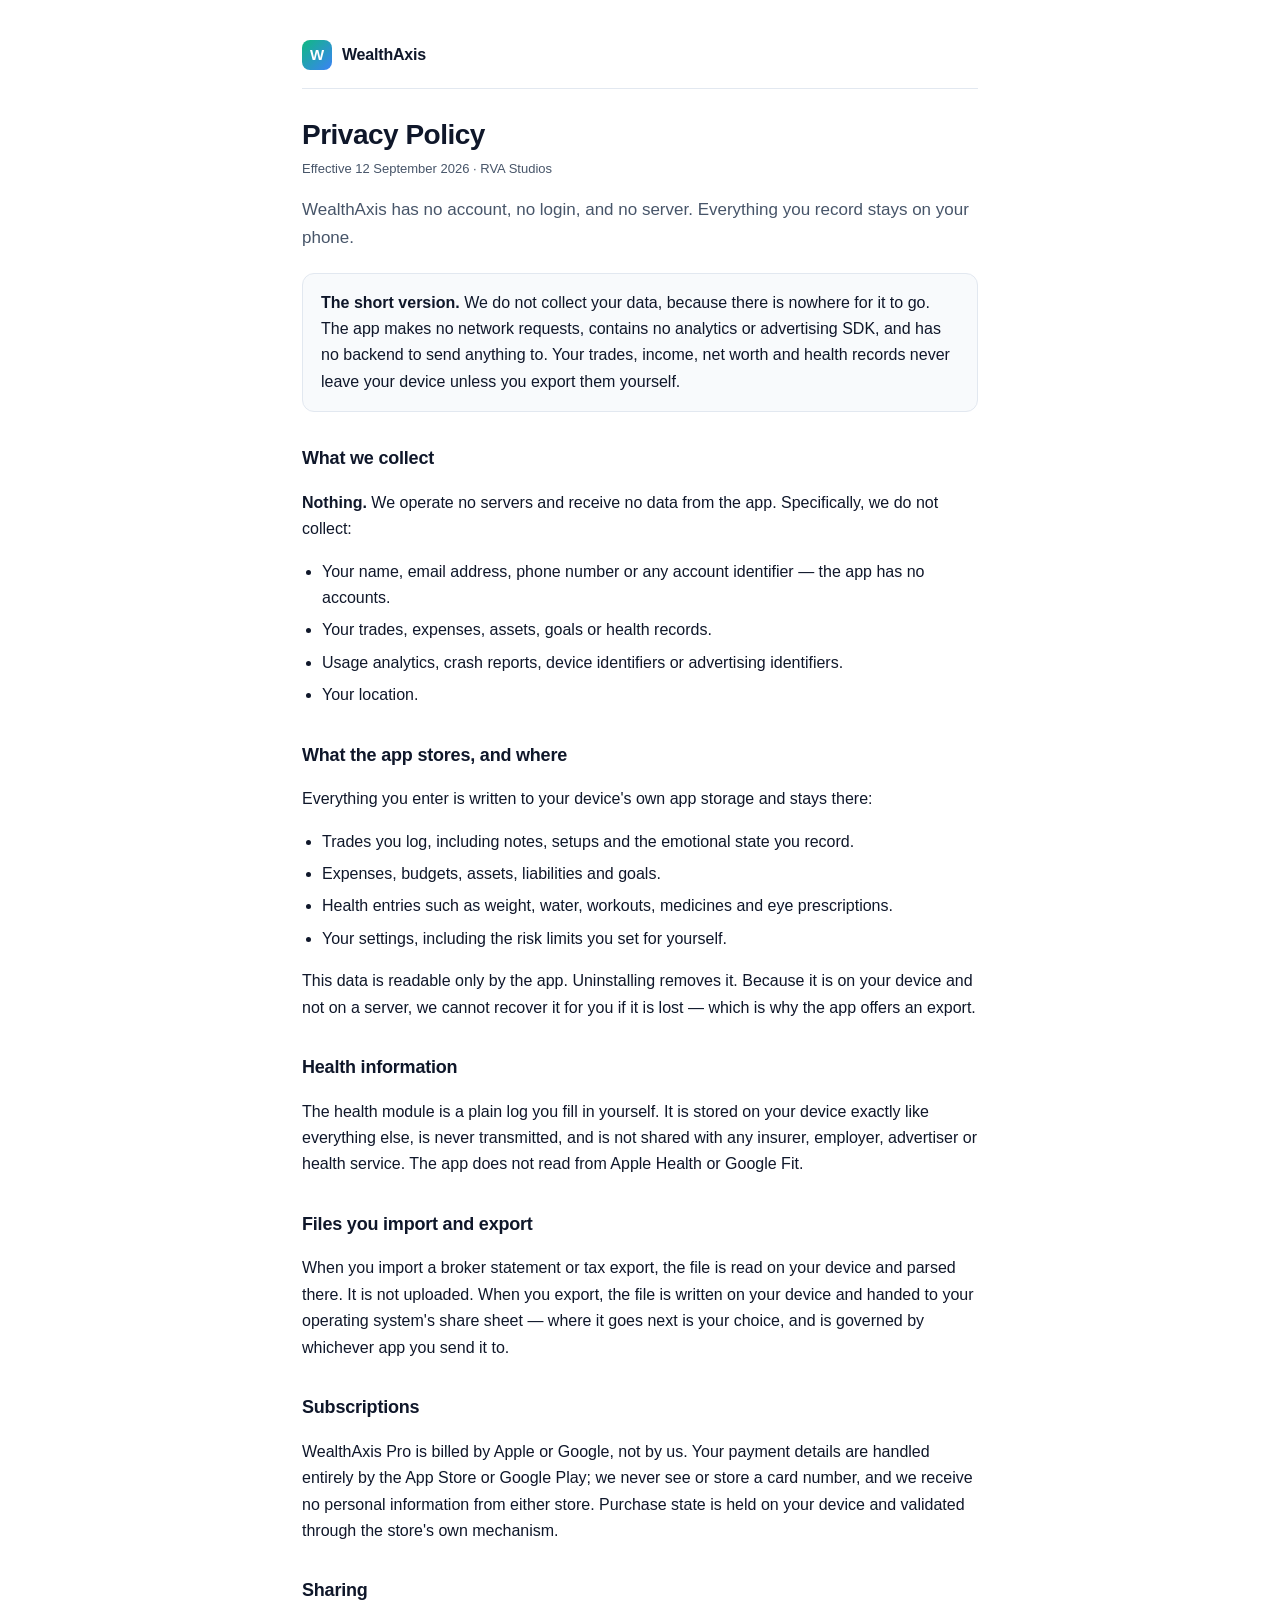
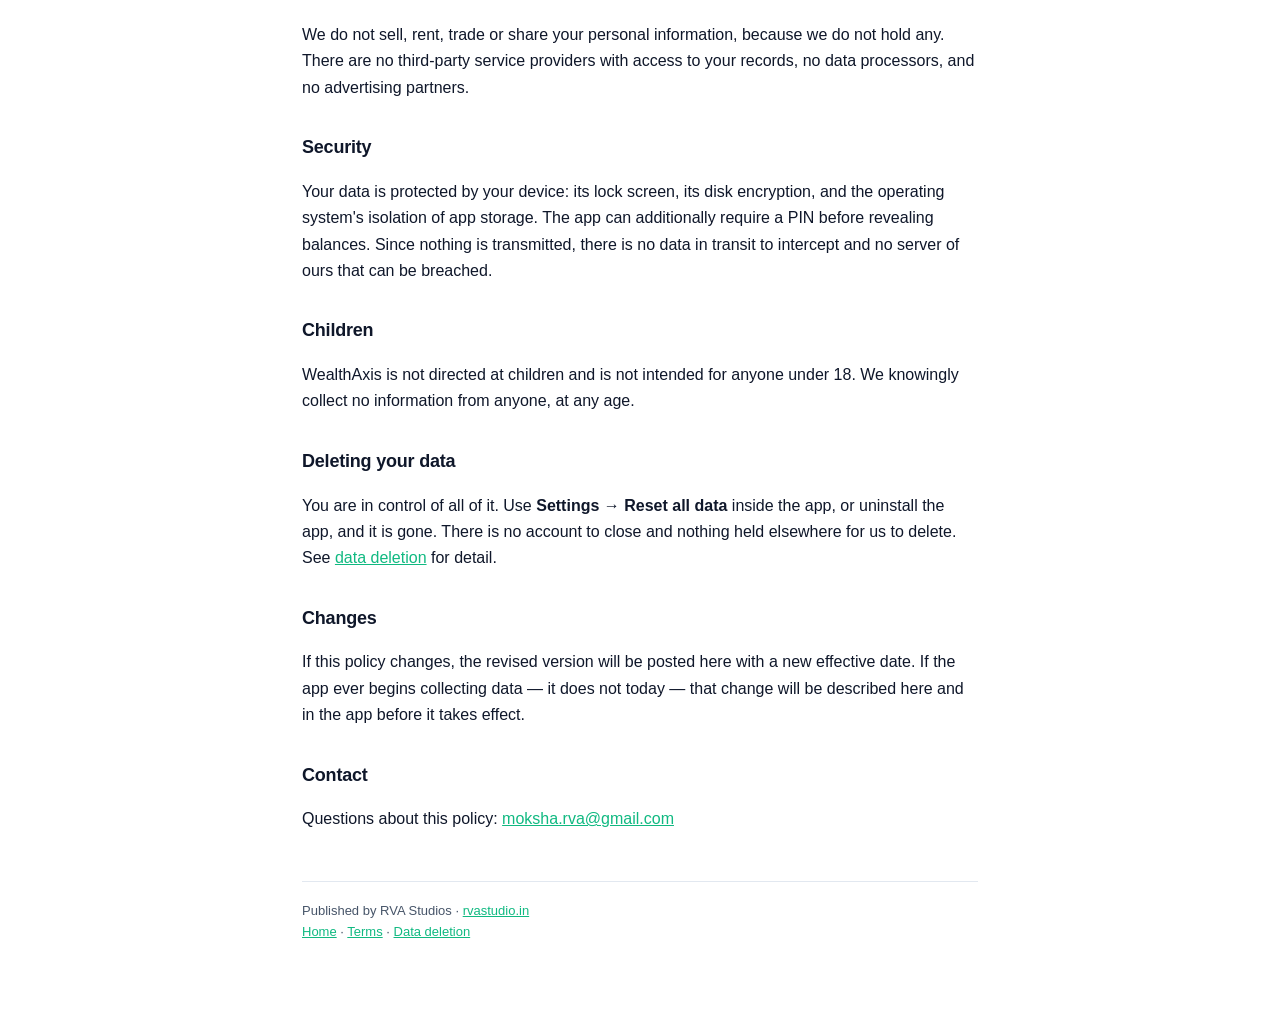
==== privacy.html @ f6686b03 "Legal pages for WealthAxis, rewritten to match the app The previous policy at wealthaxis-pages descr" ====
<!doctype html>
<html lang="en">
<head>
<meta charset="utf-8">
<meta name="viewport" content="width=device-width, initial-scale=1">
<title>Privacy Policy — WealthAxis</title>
<link rel="stylesheet" href="style.css">
</head>
<body>
<div class="wrap">
  <header>
    <a class="brand" href="index.html"><span class="mark">W</span><strong>WealthAxis</strong></a>
  </header>

  <h1>Privacy Policy</h1>
  <p class="eff">Effective 12 September 2026 &middot; RVA Studios</p>

  <p class="lede">WealthAxis has no account, no login, and no server. Everything you record stays on your phone.</p>

  <div class="card">
    <p><strong>The short version.</strong> We do not collect your data, because there is nowhere for it to go. The app makes no network requests, contains no analytics or advertising SDK, and has no backend to send anything to. Your trades, income, net worth and health records never leave your device unless you export them yourself.</p>
  </div>

  <h2>What we collect</h2>
  <p><strong>Nothing.</strong> We operate no servers and receive no data from the app. Specifically, we do not collect:</p>
  <ul>
    <li>Your name, email address, phone number or any account identifier — the app has no accounts.</li>
    <li>Your trades, expenses, assets, goals or health records.</li>
    <li>Usage analytics, crash reports, device identifiers or advertising identifiers.</li>
    <li>Your location.</li>
  </ul>

  <h2>What the app stores, and where</h2>
  <p>Everything you enter is written to your device's own app storage and stays there:</p>
  <ul>
    <li>Trades you log, including notes, setups and the emotional state you record.</li>
    <li>Expenses, budgets, assets, liabilities and goals.</li>
    <li>Health entries such as weight, water, workouts, medicines and eye prescriptions.</li>
    <li>Your settings, including the risk limits you set for yourself.</li>
  </ul>
  <p>This data is readable only by the app. Uninstalling removes it. Because it is on your device and not on a server, we cannot recover it for you if it is lost — which is why the app offers an export.</p>

  <h2>Health information</h2>
  <p>The health module is a plain log you fill in yourself. It is stored on your device exactly like everything else, is never transmitted, and is not shared with any insurer, employer, advertiser or health service. The app does not read from Apple Health or Google Fit.</p>

  <h2>Files you import and export</h2>
  <p>When you import a broker statement or tax export, the file is read on your device and parsed there. It is not uploaded. When you export, the file is written on your device and handed to your operating system's share sheet — where it goes next is your choice, and is governed by whichever app you send it to.</p>

  <h2>Subscriptions</h2>
  <p>WealthAxis Pro is billed by Apple or Google, not by us. Your payment details are handled entirely by the App Store or Google Play; we never see or store a card number, and we receive no personal information from either store. Purchase state is held on your device and validated through the store's own mechanism.</p>

  <h2>Sharing</h2>
  <p>We do not sell, rent, trade or share your personal information, because we do not hold any. There are no third-party service providers with access to your records, no data processors, and no advertising partners.</p>

  <h2>Security</h2>
  <p>Your data is protected by your device: its lock screen, its disk encryption, and the operating system's isolation of app storage. The app can additionally require a PIN before revealing balances. Since nothing is transmitted, there is no data in transit to intercept and no server of ours that can be breached.</p>

  <h2>Children</h2>
  <p>WealthAxis is not directed at children and is not intended for anyone under 18. We knowingly collect no information from anyone, at any age.</p>

  <h2>Deleting your data</h2>
  <p>You are in control of all of it. Use <strong>Settings &rarr; Reset all data</strong> inside the app, or uninstall the app, and it is gone. There is no account to close and nothing held elsewhere for us to delete. See <a href="delete-account.html">data deletion</a> for detail.</p>

  <h2>Changes</h2>
  <p>If this policy changes, the revised version will be posted here with a new effective date. If the app ever begins collecting data — it does not today — that change will be described here and in the app before it takes effect.</p>

  <h2>Contact</h2>
  <p>Questions about this policy: <a href="mailto:moksha.rva@gmail.com">moksha.rva@gmail.com</a></p>

  <footer>
    Published by RVA Studios &middot; <a href="https://www.rvastudio.in">rvastudio.in</a><br>
    <a href="index.html">Home</a> &middot; <a href="terms.html">Terms</a> &middot; <a href="delete-account.html">Data deletion</a>
  </footer>
</div>
</body>
</html>
---- style.css ----
/* One stylesheet for every page. No build step, no external fonts, no CDN —
   a privacy policy that pulled in a third-party font would undercut its own
   first sentence. */
:root {
  --bg: #FFFFFF;
  --fg: #0F172A;
  --muted: #475569;
  --line: #E2E8F0;
  --accent: #10B981;
  --card: #F8FAFC;
}
@media (prefers-color-scheme: dark) {
  :root {
    --bg: #0B0F19;
    --fg: #E2E8F0;
    --muted: #94A3B8;
    --line: #1E293B;
    --accent: #34D399;
    --card: #111827;
  }
}
* { box-sizing: border-box; }
body {
  margin: 0;
  background: var(--bg);
  color: var(--fg);
  font: 16px/1.65 -apple-system, BlinkMacSystemFont, "Segoe UI", Roboto, Helvetica, Arial, sans-serif;
  -webkit-text-size-adjust: 100%;
}
.wrap { max-width: 720px; margin: 0 auto; padding: 40px 22px 80px; }
header { border-bottom: 1px solid var(--line); padding-bottom: 18px; margin-bottom: 28px; }
.brand { display: flex; align-items: center; gap: 10px; text-decoration: none; color: inherit; }
.mark {
  width: 30px; height: 30px; border-radius: 8px; flex: none;
  background: linear-gradient(135deg, #10B981, #3B82F6);
  display: grid; place-items: center; color: #fff; font-weight: 800; font-size: 15px;
}
.brand strong { font-size: 16px; letter-spacing: -0.2px; }
h1 { font-size: 28px; line-height: 1.25; letter-spacing: -0.5px; margin: 26px 0 6px; }
h2 { font-size: 18px; margin: 32px 0 8px; letter-spacing: -0.2px; }
.eff { color: var(--muted); font-size: 13px; margin: 0 0 8px; }
p, li { color: var(--fg); }
ul { padding-left: 20px; }
li { margin: 6px 0; }
a { color: var(--accent); }
.lede { font-size: 17px; color: var(--muted); }
.card {
  background: var(--card); border: 1px solid var(--line);
  border-radius: 12px; padding: 16px 18px; margin: 20px 0;
}
.card p:first-child { margin-top: 0; }
.card p:last-child { margin-bottom: 0; }
nav.links { display: flex; flex-wrap: wrap; gap: 10px; margin-top: 18px; }
nav.links a {
  border: 1px solid var(--line); border-radius: 999px;
  padding: 7px 14px; text-decoration: none; font-size: 14px; font-weight: 600;
}
footer {
  margin-top: 48px; padding-top: 18px;
  border-top: 1px solid var(--line); color: var(--muted); font-size: 13px;
}
code { background: var(--card); padding: 1px 5px; border-radius: 4px; font-size: 90%; }
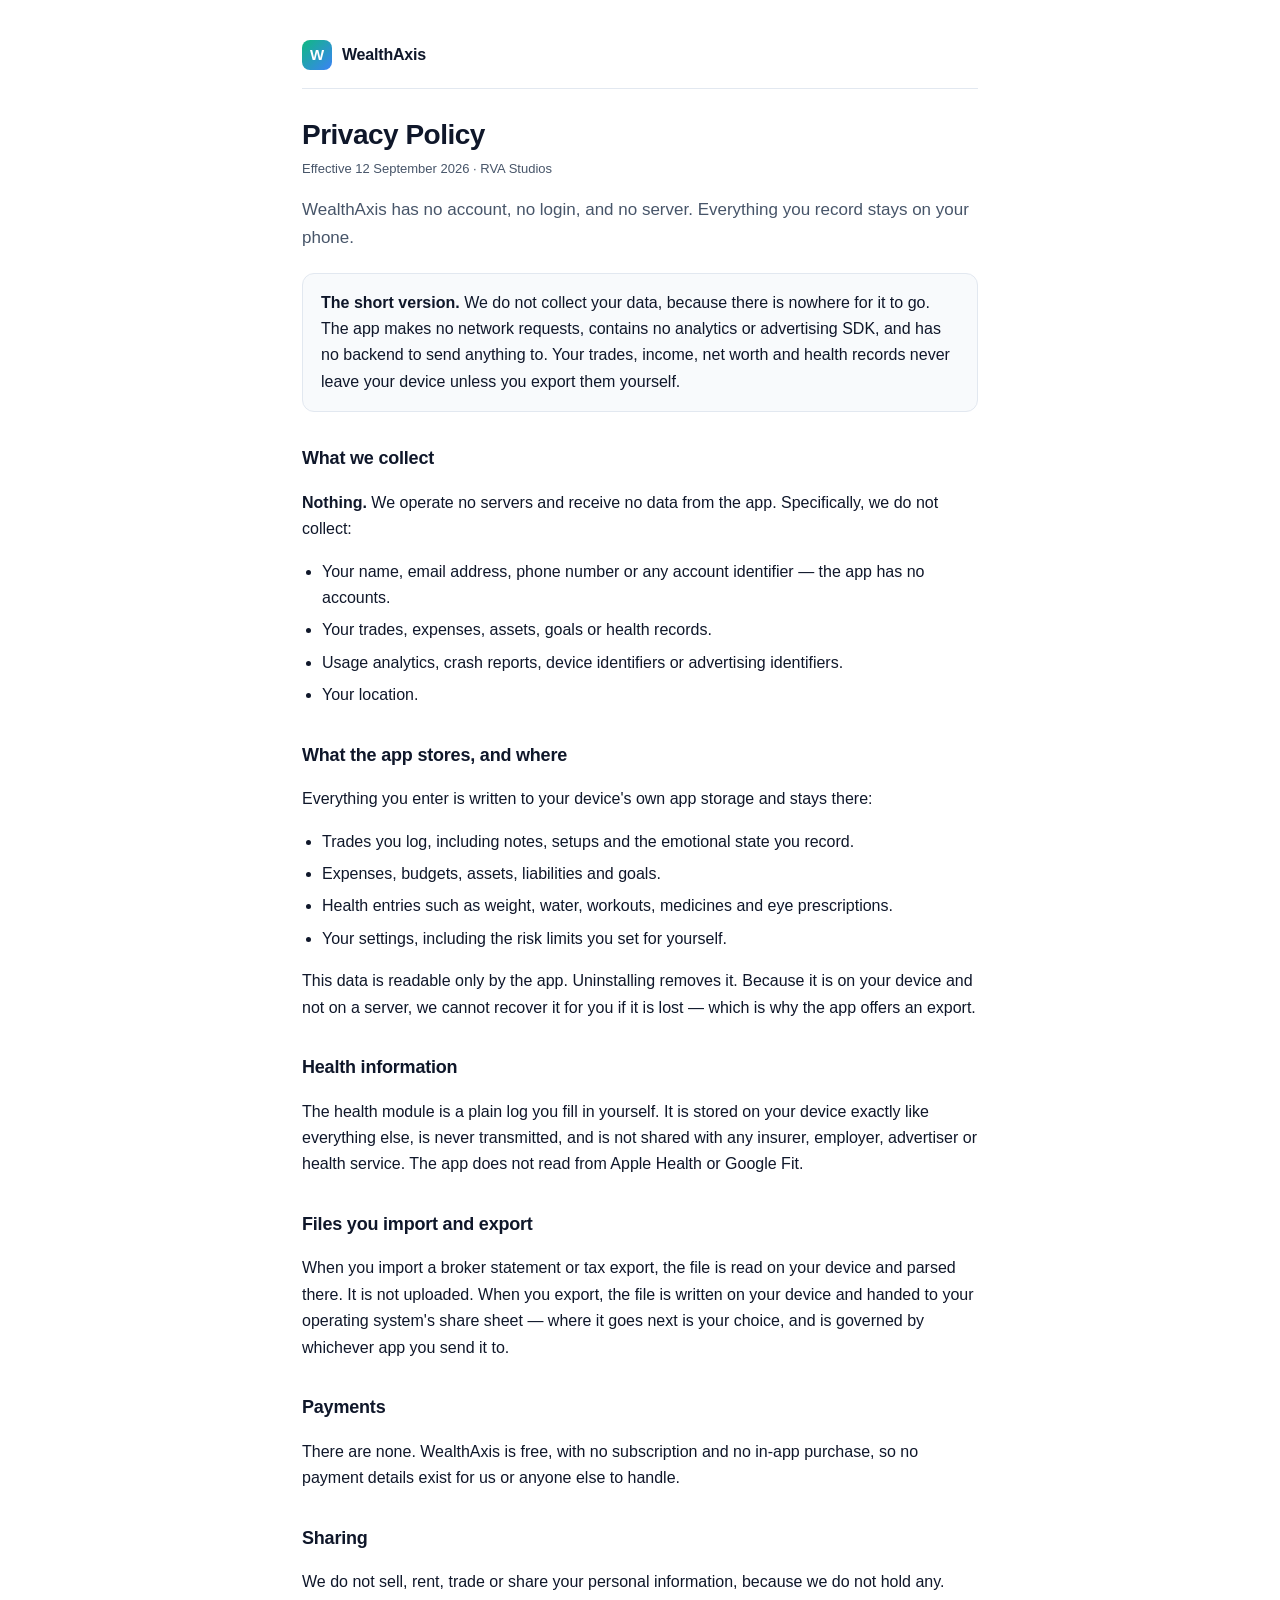
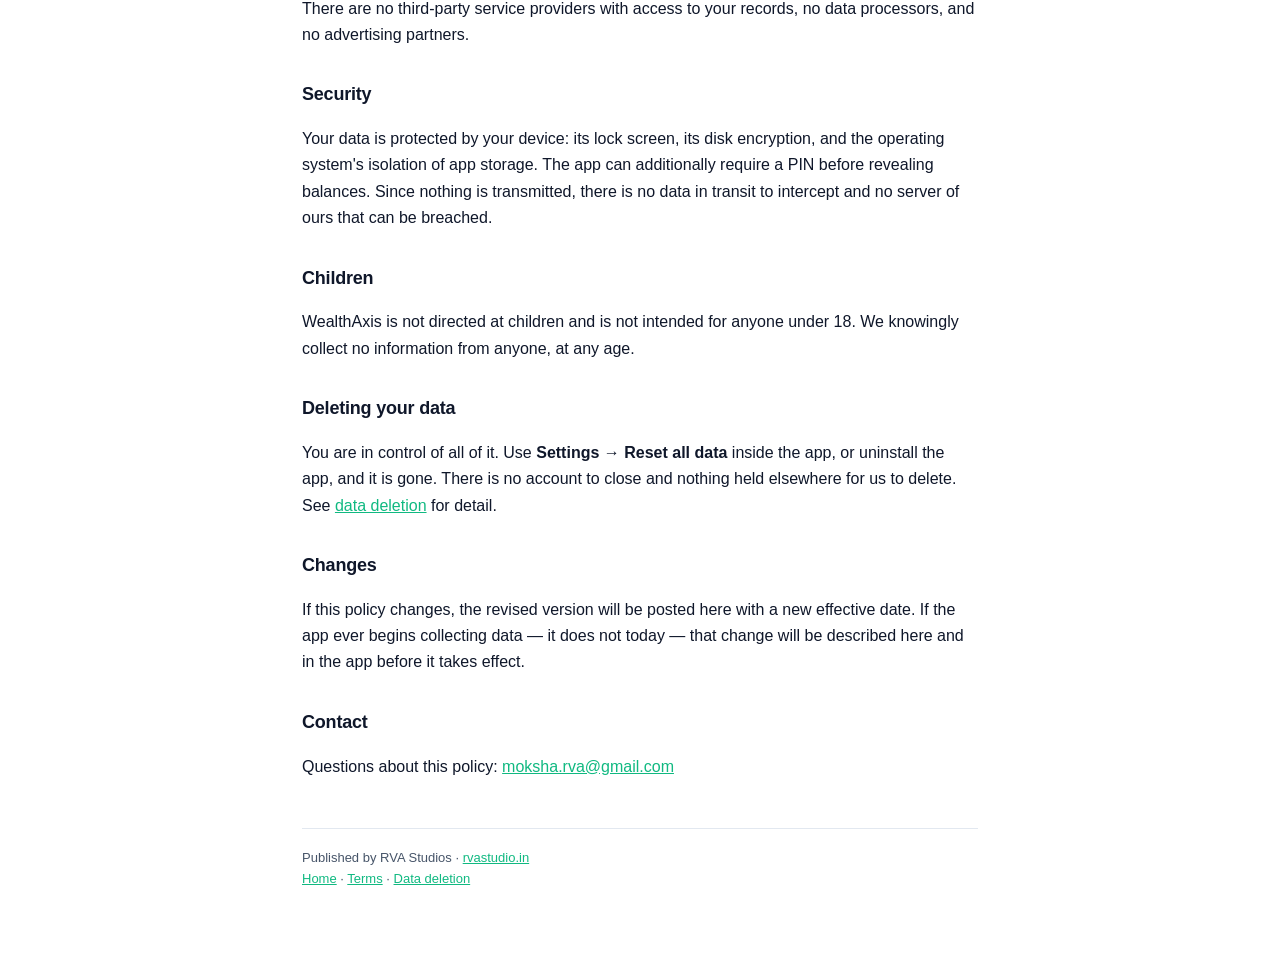
==== commit 38533d45: "Correct the legal pages: there is no subscription The app ships free with no paid tier, but these pa" ====
--- a/privacy.html
+++ b/privacy.html
@@ -46,8 +46,8 @@
   <h2>Files you import and export</h2>
   <p>When you import a broker statement or tax export, the file is read on your device and parsed there. It is not uploaded. When you export, the file is written on your device and handed to your operating system's share sheet — where it goes next is your choice, and is governed by whichever app you send it to.</p>
 
-  <h2>Subscriptions</h2>
-  <p>WealthAxis Pro is billed by Apple or Google, not by us. Your payment details are handled entirely by the App Store or Google Play; we never see or store a card number, and we receive no personal information from either store. Purchase state is held on your device and validated through the store's own mechanism.</p>
+  <h2>Payments</h2>
+  <p>There are none. WealthAxis is free, with no subscription and no in-app purchase, so no payment details exist for us or anyone else to handle.</p>
 
   <h2>Sharing</h2>
   <p>We do not sell, rent, trade or share your personal information, because we do not hold any. There are no third-party service providers with access to your records, no data processors, and no advertising partners.</p>
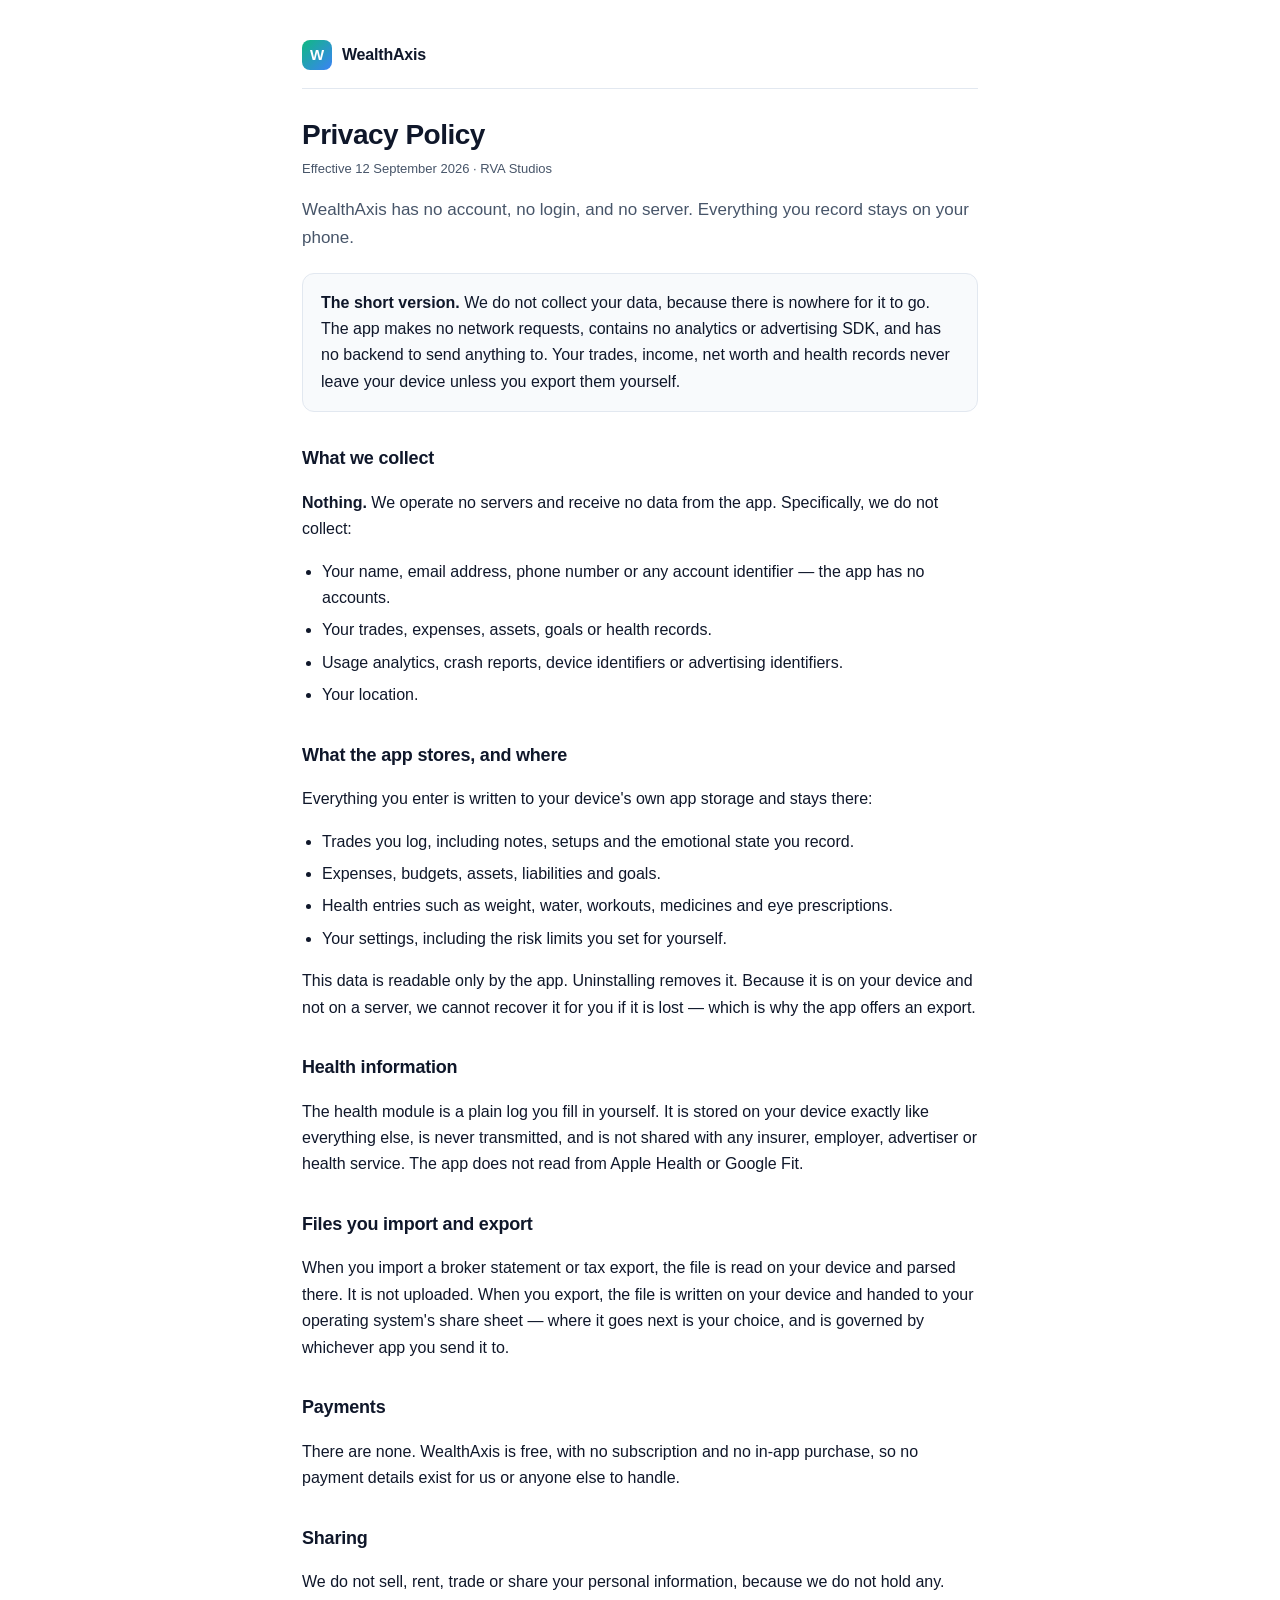
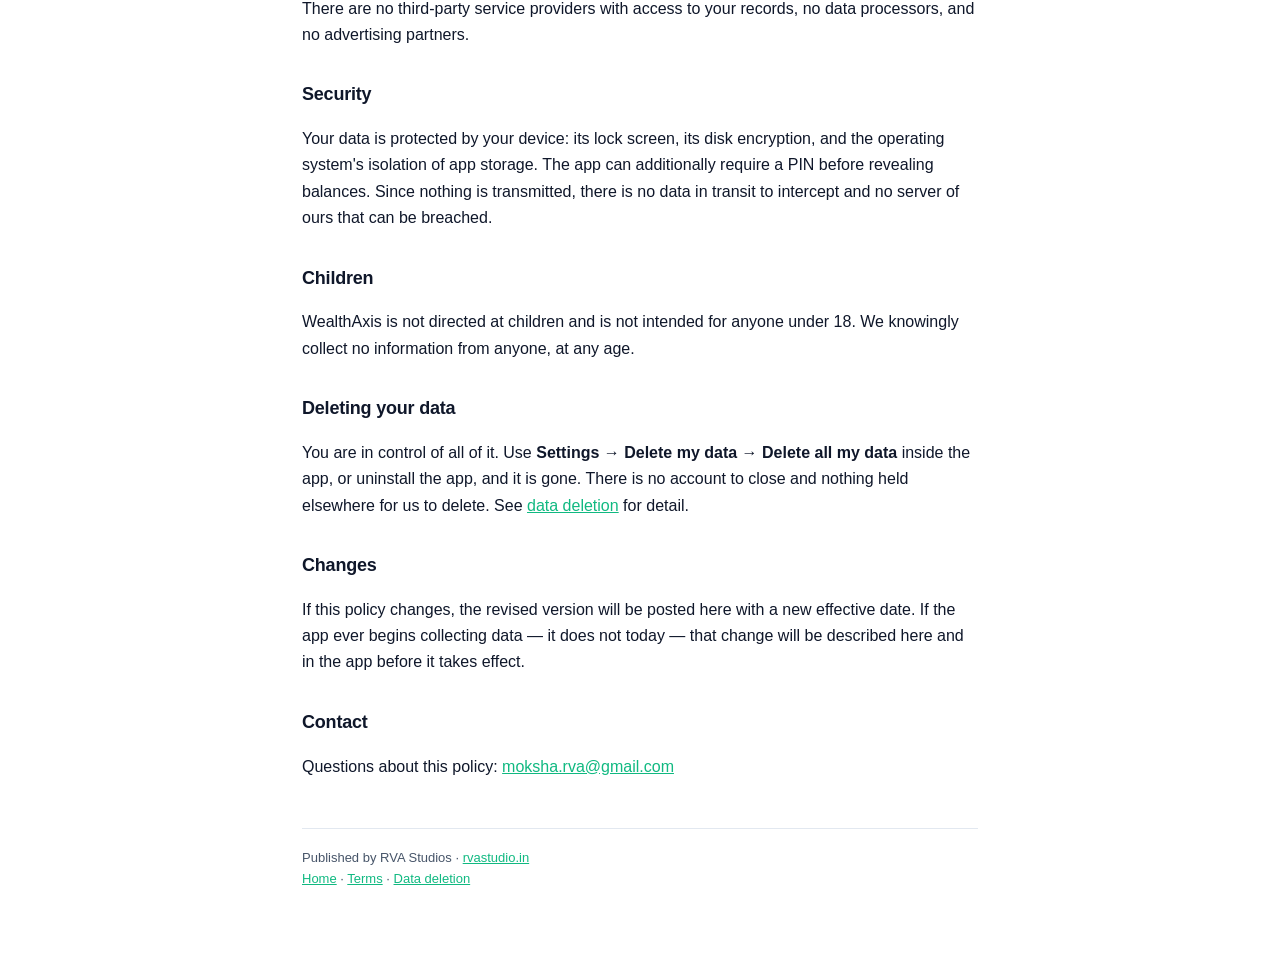
==== commit 95c1fa3e: "Name the deletion path the app actually has The pages told people to use "Settings -> Reset all data" ====
--- a/privacy.html
+++ b/privacy.html
@@ -59,7 +59,7 @@
   <p>WealthAxis is not directed at children and is not intended for anyone under 18. We knowingly collect no information from anyone, at any age.</p>
 
   <h2>Deleting your data</h2>
-  <p>You are in control of all of it. Use <strong>Settings &rarr; Reset all data</strong> inside the app, or uninstall the app, and it is gone. There is no account to close and nothing held elsewhere for us to delete. See <a href="delete-account.html">data deletion</a> for detail.</p>
+  <p>You are in control of all of it. Use <strong>Settings &rarr; Delete my data &rarr; Delete all my data</strong> inside the app, or uninstall the app, and it is gone. There is no account to close and nothing held elsewhere for us to delete. See <a href="delete-account.html">data deletion</a> for detail.</p>
 
   <h2>Changes</h2>
   <p>If this policy changes, the revised version will be posted here with a new effective date. If the app ever begins collecting data — it does not today — that change will be described here and in the app before it takes effect.</p>
